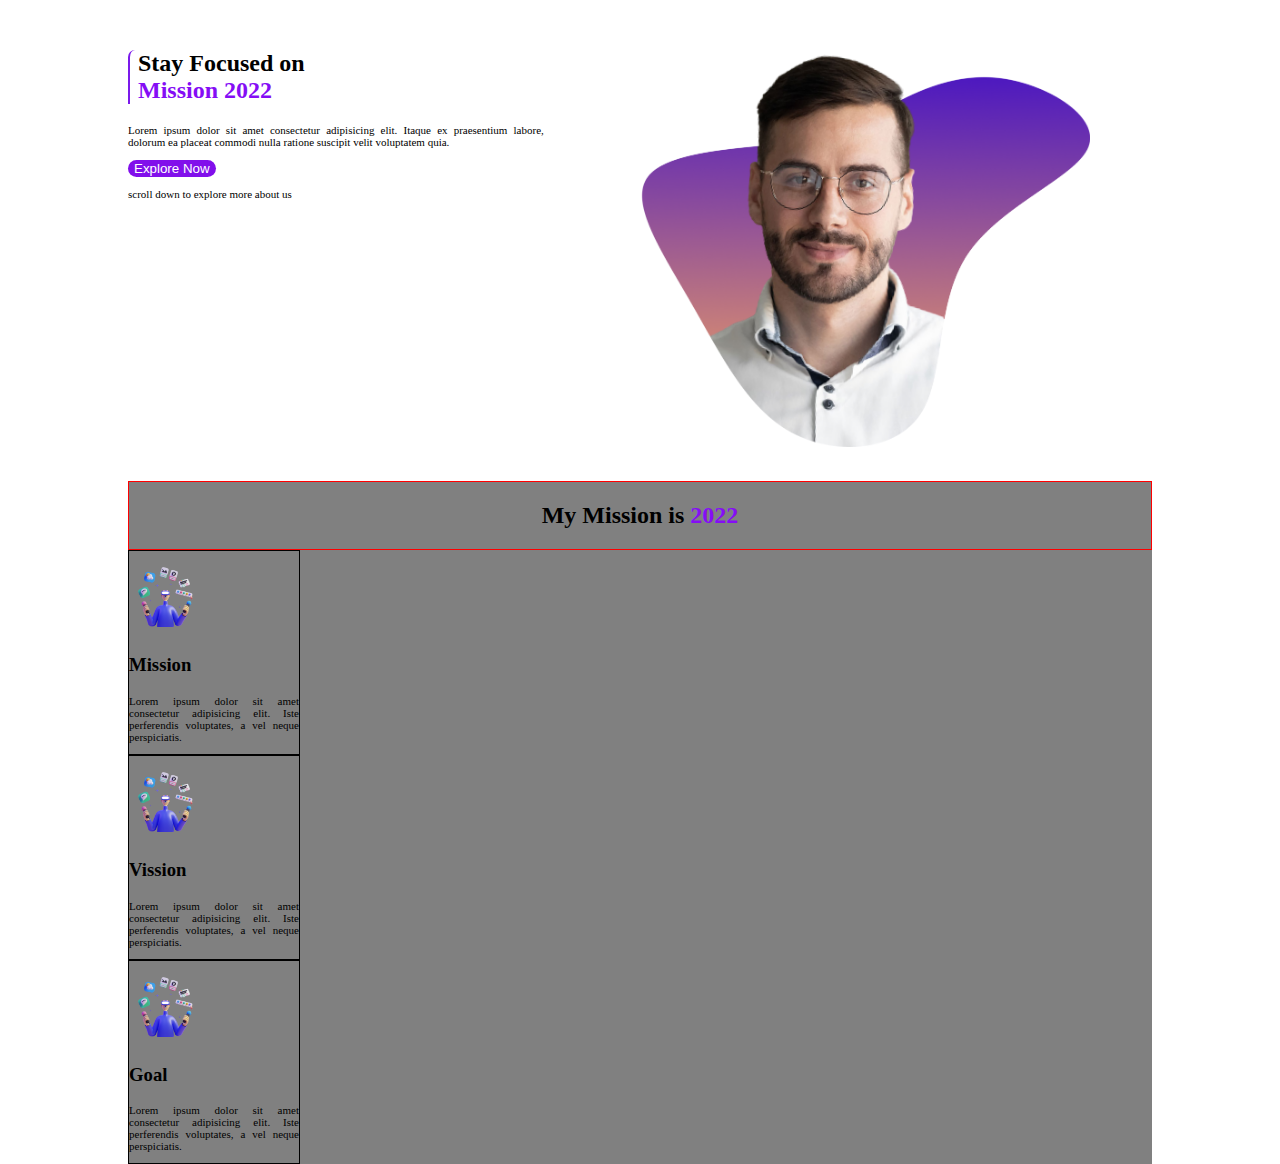
==== index.html @ ec3bcc28 "divition-containt" ====
<!DOCTYPE html>
<html lang="en">
<head>
    <meta charset="UTF-8">
    <meta http-equiv="X-UA-Compatible" content="IE=edge">
    <meta name="viewport" content="width=device-width, initial-scale=1.0">
    <title>Assignment1</title>
    <link rel="stylesheet" href="style.css">
</head>
<body>
    <div class="parent-1">
        <div class="child-1">
            <div class="focuse-div">
                <h2>Stay Focused on <br>
                    <span>Mission 2022</span></h2>  
            </div>
            <div class="fcus-paragraph">
                <p>Lorem ipsum dolor sit amet consectetur adipisicing elit. Itaque ex praesentium labore, dolorum ea placeat commodi nulla ratione suscipit velit voluptatem quia.</p>
            </div>
            <button class="fcus-batton">Explore Now</button>
            <p>scroll down to explore more about us</p>

        </div>
        <div class="child-2">
            <img src="person/person-5.png" alt="">
        </div>
    </div>



    <div class="all-section2">
        <div class="my-mission">
            <h2>My Mission is <span>2022 </span></h2>
        </div>
        <div class="3in-section">
                <div class="mission">
                    <div class="img-mission">
                        <img src="illustrators/illustrator-1.png" alt="">
                    </div>
                    <div class="text-mission">
                        <h3>Mission</h3>
                        <p>Lorem ipsum dolor sit amet consectetur adipisicing elit. Iste perferendis voluptates, a vel neque perspiciatis.</p>
                    </div>

                </div>
                <div class="vission">
                    <div class="mission">
                        <div class="img-mission">
                            <img src="illustrators/illustrator-1.png" alt="">
                        </div>
                        <div class="text-mission">
                            <h3>Vission</h3>
                            <p>Lorem ipsum dolor sit amet consectetur adipisicing elit. Iste perferendis voluptates, a vel neque perspiciatis.</p>
                        </div>
    
                    </div>
                </div>
                <div class="goal">
                    <div class="mission">
                        <div class="img-mission">
                            <img src="illustrators/illustrator-1.png" alt="">
                        </div>
                        <div class="text-mission">
                            <h3>Goal</h3>
                            <p>Lorem ipsum dolor sit amet consectetur adipisicing elit. Iste perferendis voluptates, a vel neque perspiciatis.</p>
                        </div>
    
                    </div>
                </div>
 
        </div>

    </div>
    









    
</body>
</html>
---- style.css ----
body{
    margin: 0px;
    padding: 0px;
}
.parent-1{
    
    display: flex;
    width: 80%;
    margin: auto;
}
.child-1{margin-top: 30px;
    width: 140%;
}
.focuse-div{
    padding-left: 8px;
    border-left: 2px solid rgb(123, 26, 235);
    border-top-left-radius:7px;

}
span{
    color: #850df5;
}
p{text-align: justify;
    font-size: 11px;
}
.fcus-batton{border: none;
    background-color: rgb(129, 15, 235);
    border-radius: 10px; 
    color: white;
}
.fcus-batton:hover{background-color: tomato;}


.child-2 img{
    margin-left: 90px;
    width: 75%;
}

.all-section2{
    background-color: grey;
    width: 80%;
    margin: auto;
    margin-top: 30px;
}
.my-mission{border: 1px solid red;
    text-align: center;
}
.mission{border: 1px solid black;
    width: 170px;
}
.img-mission img{
    width: 50%;
}
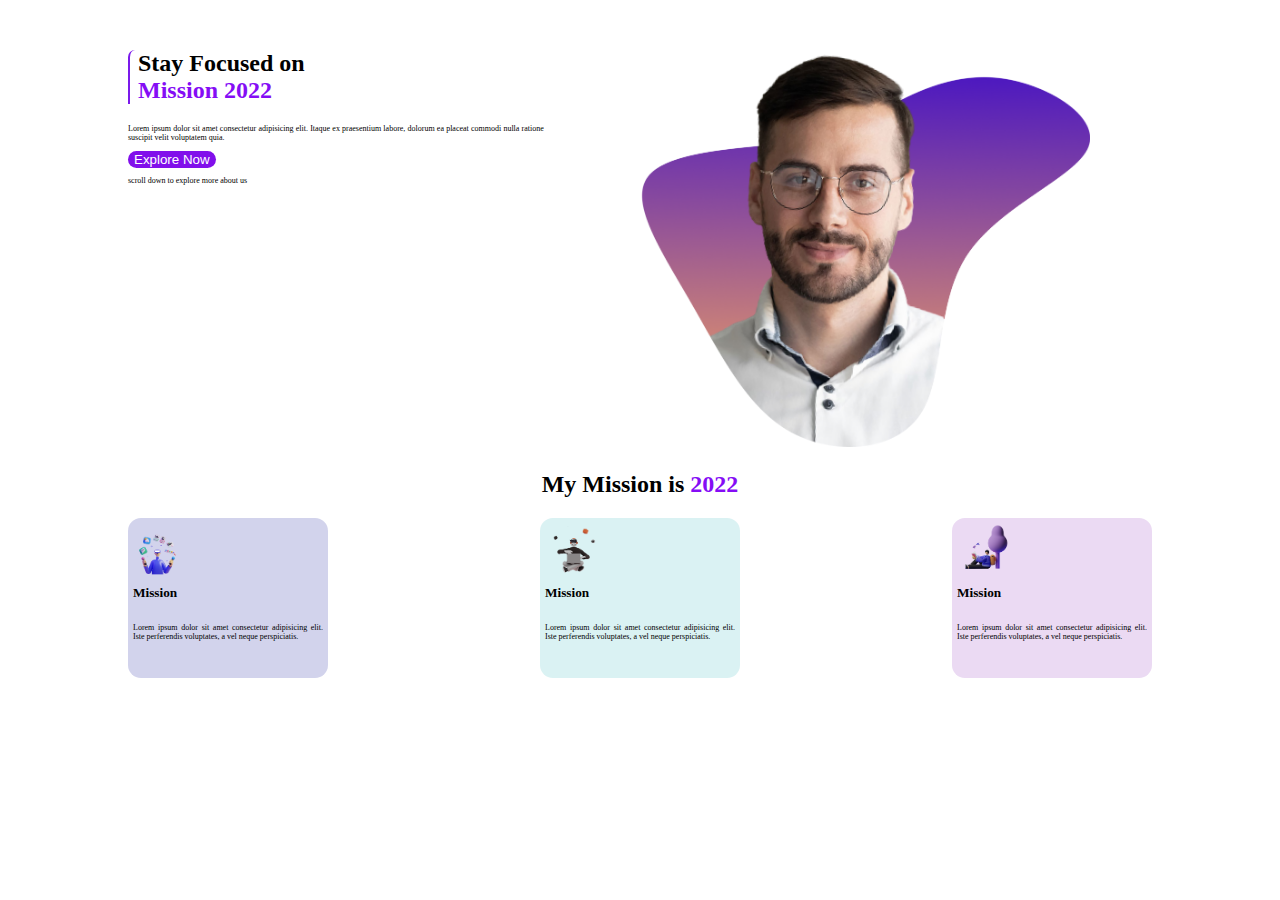
==== commit 496fb82b: "section2-pushed" ====
--- a/index.html
+++ b/index.html
@@ -32,41 +32,37 @@
         <div class="my-mission">
             <h2>My Mission is <span>2022 </span></h2>
         </div>
-        <div class="3in-section">
-                <div class="mission">
-                    <div class="img-mission">
-                        <img src="illustrators/illustrator-1.png" alt="">
-                    </div>
-                    <div class="text-mission">
-                        <h3>Mission</h3>
-                        <p>Lorem ipsum dolor sit amet consectetur adipisicing elit. Iste perferendis voluptates, a vel neque perspiciatis.</p>
-                    </div>
-
-                </div>
-                <div class="vission">
-                    <div class="mission">
+        <div class="all-section3">
+                    <div class="first-mission">
                         <div class="img-mission">
                             <img src="illustrators/illustrator-1.png" alt="">
                         </div>
                         <div class="text-mission">
-                            <h3>Vission</h3>
+                            <h5>Mission</h5>
                             <p>Lorem ipsum dolor sit amet consectetur adipisicing elit. Iste perferendis voluptates, a vel neque perspiciatis.</p>
                         </div>
-    
                     </div>
-                </div>
-                <div class="goal">
-                    <div class="mission">
+
+                    <div class="second-mission">
                         <div class="img-mission">
-                            <img src="illustrators/illustrator-1.png" alt="">
+                            <img src="illustrators/illustrator-2.png" alt="">
                         </div>
                         <div class="text-mission">
-                            <h3>Goal</h3>
+                            <h5>Mission</h5>
                             <p>Lorem ipsum dolor sit amet consectetur adipisicing elit. Iste perferendis voluptates, a vel neque perspiciatis.</p>
                         </div>
-    
                     </div>
-                </div>
+
+                    <div class="third-mission">
+                        <div class="img-mission">
+                            <img src="illustrators/illustrator-3.png" alt="">
+                        </div>
+                        <div class="text-mission">
+                            <h5>Mission</h5>
+                            <p>Lorem ipsum dolor sit amet consectetur adipisicing elit. Iste perferendis voluptates, a vel neque perspiciatis.</p>
+                        </div>
+                    </div>
+                
  
         </div>
 
--- a/style.css
+++ b/style.css
@@ -21,8 +21,9 @@
     color: #850df5;
 }
 p{text-align: justify;
-    font-size: 11px;
+    font-size: 8px;
 }
+
 .fcus-batton{border: none;
     background-color: rgb(129, 15, 235);
     border-radius: 10px; 
@@ -37,17 +38,38 @@
 }
 
 .all-section2{
-    background-color: grey;
+  
     width: 80%;
     margin: auto;
-    margin-top: 30px;
+    
 }
-.my-mission{border: 1px solid red;
+.my-mission{
     text-align: center;
 }
-.mission{border: 1px solid black;
-    width: 170px;
+.first-mission{width: 190px;height: 150px;
+    background-color: rgb(210, 211, 236);
+    border-radius: 13px;
+    padding: 5px;
 }
-.img-mission img{
-    width: 50%;
-}+.second-mission{width: 190px;height: 150px;
+    background-color: rgb(218, 242, 243);
+    border-radius: 13px;
+    padding: 5px;
+}
+
+.third-mission{width: 190px;height: 150px;
+    background-color: rgb(235, 218, 243);
+    border-radius: 13px;
+    padding: 5px;
+}
+.img-mission{
+   height: 40px;
+}
+
+.img-mission img{width: 30%;}
+
+.all-section3{
+    display: flex;
+    justify-content:space-between;
+}
+
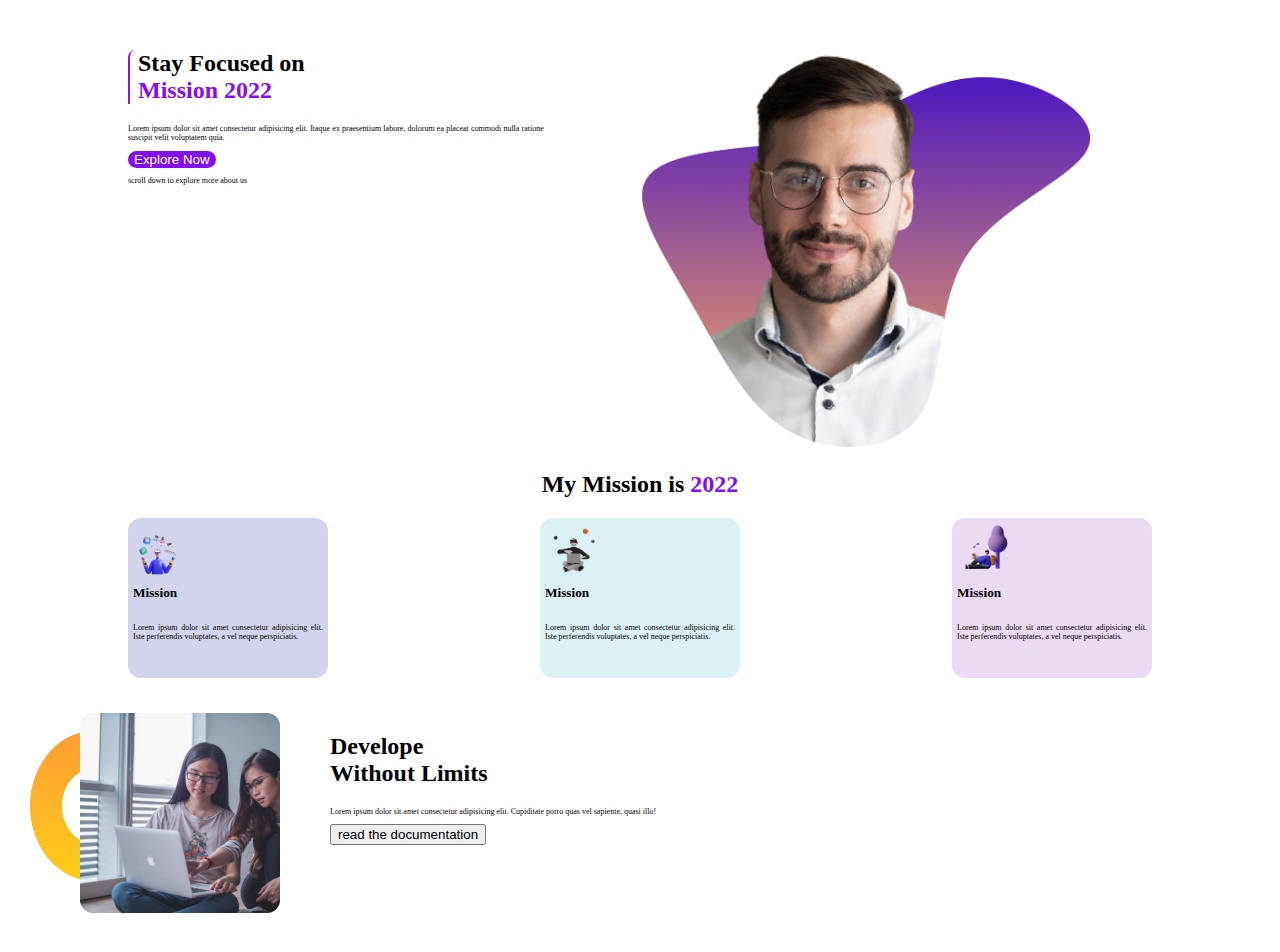
==== commit 13ebaa88: "develope-section-pushed" ====
--- a/index.html
+++ b/index.html
@@ -67,7 +67,26 @@
         </div>
 
     </div>
-    
+
+    <div class="container">
+        <div class="flex-div">
+            <div class="develope">
+                <img src="shapes/dream-bg.png" alt="">
+            </div>
+            <div class="develope1">
+                <img src="pictures/coding.png" alt="">
+            
+            </div>
+
+            <div class="develope2">
+                <h2>Develope <br>Without Limits</h2>
+                <p>Lorem ipsum dolor sit amet consectetur adipisicing elit. Cupiditate porro quas vel sapiente, quasi illo!</p>
+                <button>read the documentation</button>
+
+            </div>
+
+        </div>
+    </div>
 
 
 
--- a/style.css
+++ b/style.css
@@ -73,3 +73,46 @@
     justify-content:space-between;
 }
 
+.container{
+    margin-top: 35px;
+    margin-bottom: 35px;
+}
+
+.flex-div{
+    display: flex;
+    margin-left: 30px;
+}
+.develope1 img{
+    
+    width: 200px;
+    height: 200px;
+}
+
+.develope img{
+     margin-top: 18px;
+     height: 150px;
+     width: 50px;
+}
+.develope2{
+    width: 50%;
+    margin-left: 50px;
+} 
+
+
+/* .flex-div{
+    display: flex;
+  
+}
+.develope1{
+    
+    background-image: url(shapes/shape-1.png);
+    height: 100px;
+    width: 100px;
+}
+.develope1 img{
+    width: 50%;
+}
+.develope2{
+    width: 50%;
+    margin-left: 50px;
+} */
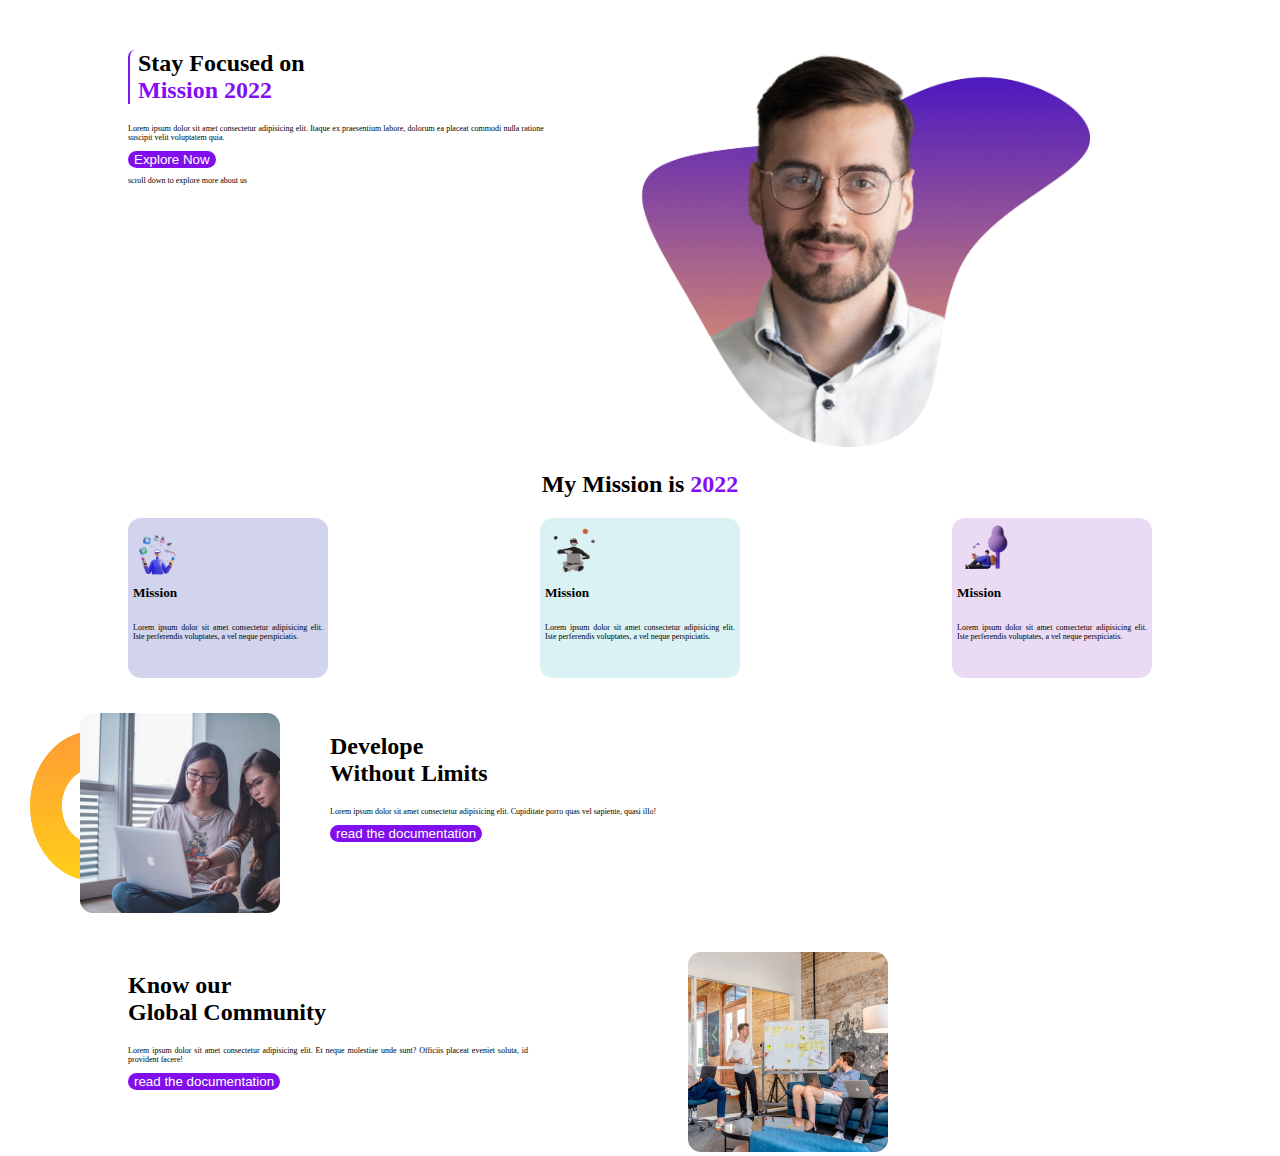
==== commit b8122526: "communitySectionPushed" ====
--- a/index.html
+++ b/index.html
@@ -81,12 +81,26 @@
             <div class="develope2">
                 <h2>Develope <br>Without Limits</h2>
                 <p>Lorem ipsum dolor sit amet consectetur adipisicing elit. Cupiditate porro quas vel sapiente, quasi illo!</p>
-                <button>read the documentation</button>
+                <button class="fcus-batton">read the documentation</button>
 
             </div>
 
         </div>
     </div>
+
+<div class="last-section">
+    <div class="global1">
+        <h2>Know our <br> Global Community</h2>
+        <p>Lorem ipsum dolor sit amet consectetur adipisicing elit. Et neque molestiae unde sunt? Officiis placeat eveniet soluta, id provident facere!</p>
+        <button class="fcus-batton">read the documentation</button>
+
+    </div>
+
+    <div class="global2">
+        <img src="pictures/project.png" alt="">
+    </div>
+
+</div>
 
 
 
--- a/style.css
+++ b/style.css
@@ -98,21 +98,19 @@
     margin-left: 50px;
 } 
 
-
-/* .flex-div{
+.last-section{
     display: flex;
-  
+    width: 80%;
+    margin: auto
 }
-.develope1{
-    
-    background-image: url(shapes/shape-1.png);
-    height: 100px;
-    width: 100px;
+.global1{
+    width: 400px;
 }
-.develope1 img{
-    width: 50%;
+.global2{
+    width: 200px;
+    margin-left: 160px;
 }
-.develope2{
-    width: 50%;
-    margin-left: 50px;
-} */
+.global2 img{
+    width: 100%;
+}
+    .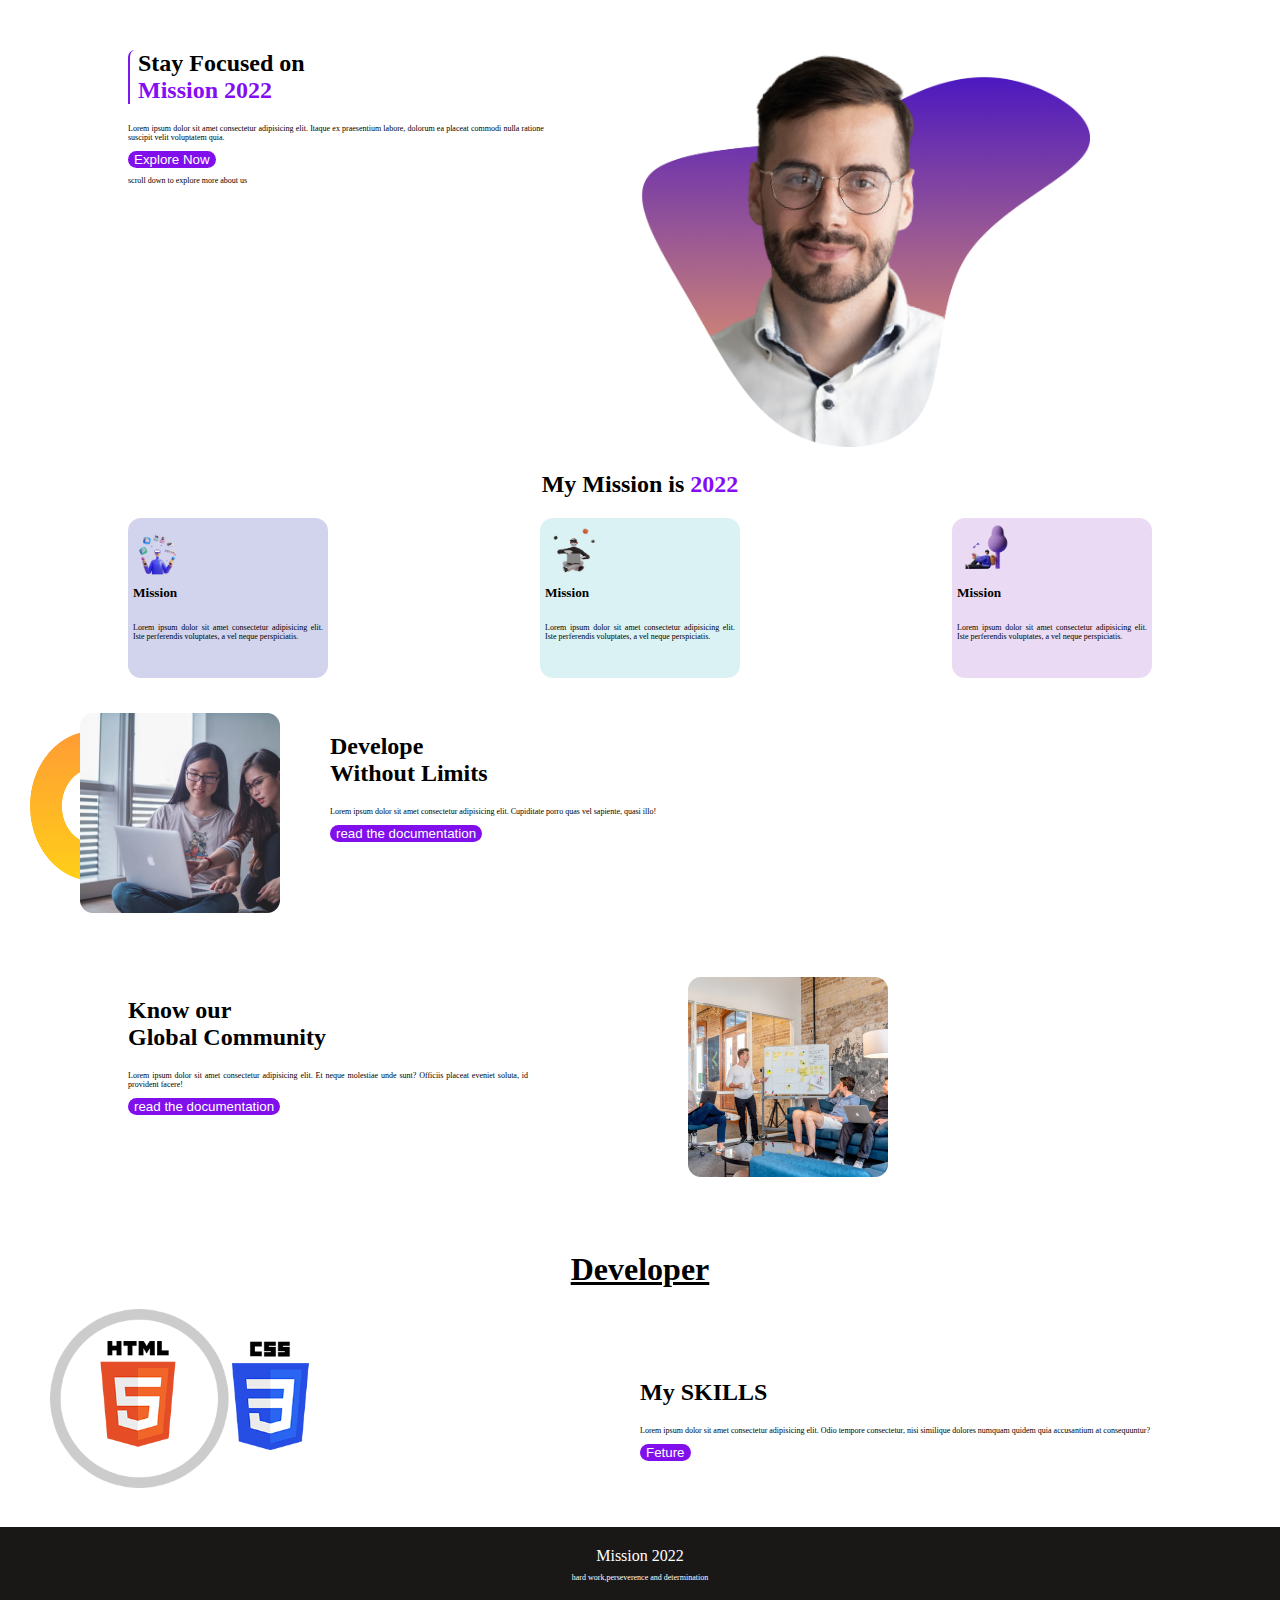
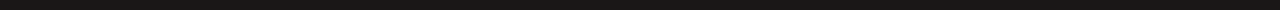
==== commit d44c0cf9: "coadPushed" ====
--- a/index.html
+++ b/index.html
@@ -101,6 +101,38 @@
     </div>
 
 </div>
+<div class="allabout">
+    <div class="aboutMe">
+        <h1>Developer</h1>
+    </div>
+
+    <div class="coronaSection">
+   
+        <div class="coronaImg">
+            <img src="pictures/htmlcss.png" alt="">
+        </div>
+    
+    
+    
+        <div class="coronaDiv">
+            <h2>My SKILLS</h2>
+        <p>Lorem ipsum dolor sit amet consectetur adipisicing elit. Odio tempore consectetur, nisi similique dolores numquam quidem quia accusantium at consequuntur?</p>
+        <button class="fcus-batton">Feture</button>
+        </div>
+    
+    </div>
+</div>
+
+
+<footer>
+Mission 2022 <br>
+<p>hard work,perseverence and determination
+</p>
+   
+</footer>
+
+    
+
 
 
 
--- a/style.css
+++ b/style.css
@@ -75,7 +75,7 @@
 
 .container{
     margin-top: 35px;
-    margin-bottom: 35px;
+    margin-bottom: 60px;
 }
 
 .flex-div{
@@ -113,4 +113,35 @@
 .global2 img{
     width: 100%;
 }
-    .+.aboutMe{
+    text-align: center;
+    text-decoration: underline;
+}
+
+
+.coronaSection{
+    display: flex;
+}
+.coronaImg{
+    width: 50%;
+}
+.coronaDiv{
+    width: 50%;
+    padding-top: 50px;
+}
+.coronaImg img{
+    width: 300px;
+    margin-left: 50px;
+}
+.allabout{margin-top: 70px;
+    margin-bottom: 35px;
+}
+    
+footer{background-color: rgb(26, 23, 23);
+ padding: 20px; 
+ text-align: center;
+ color: white;
+}
+footer p{
+    text-align: center;
+}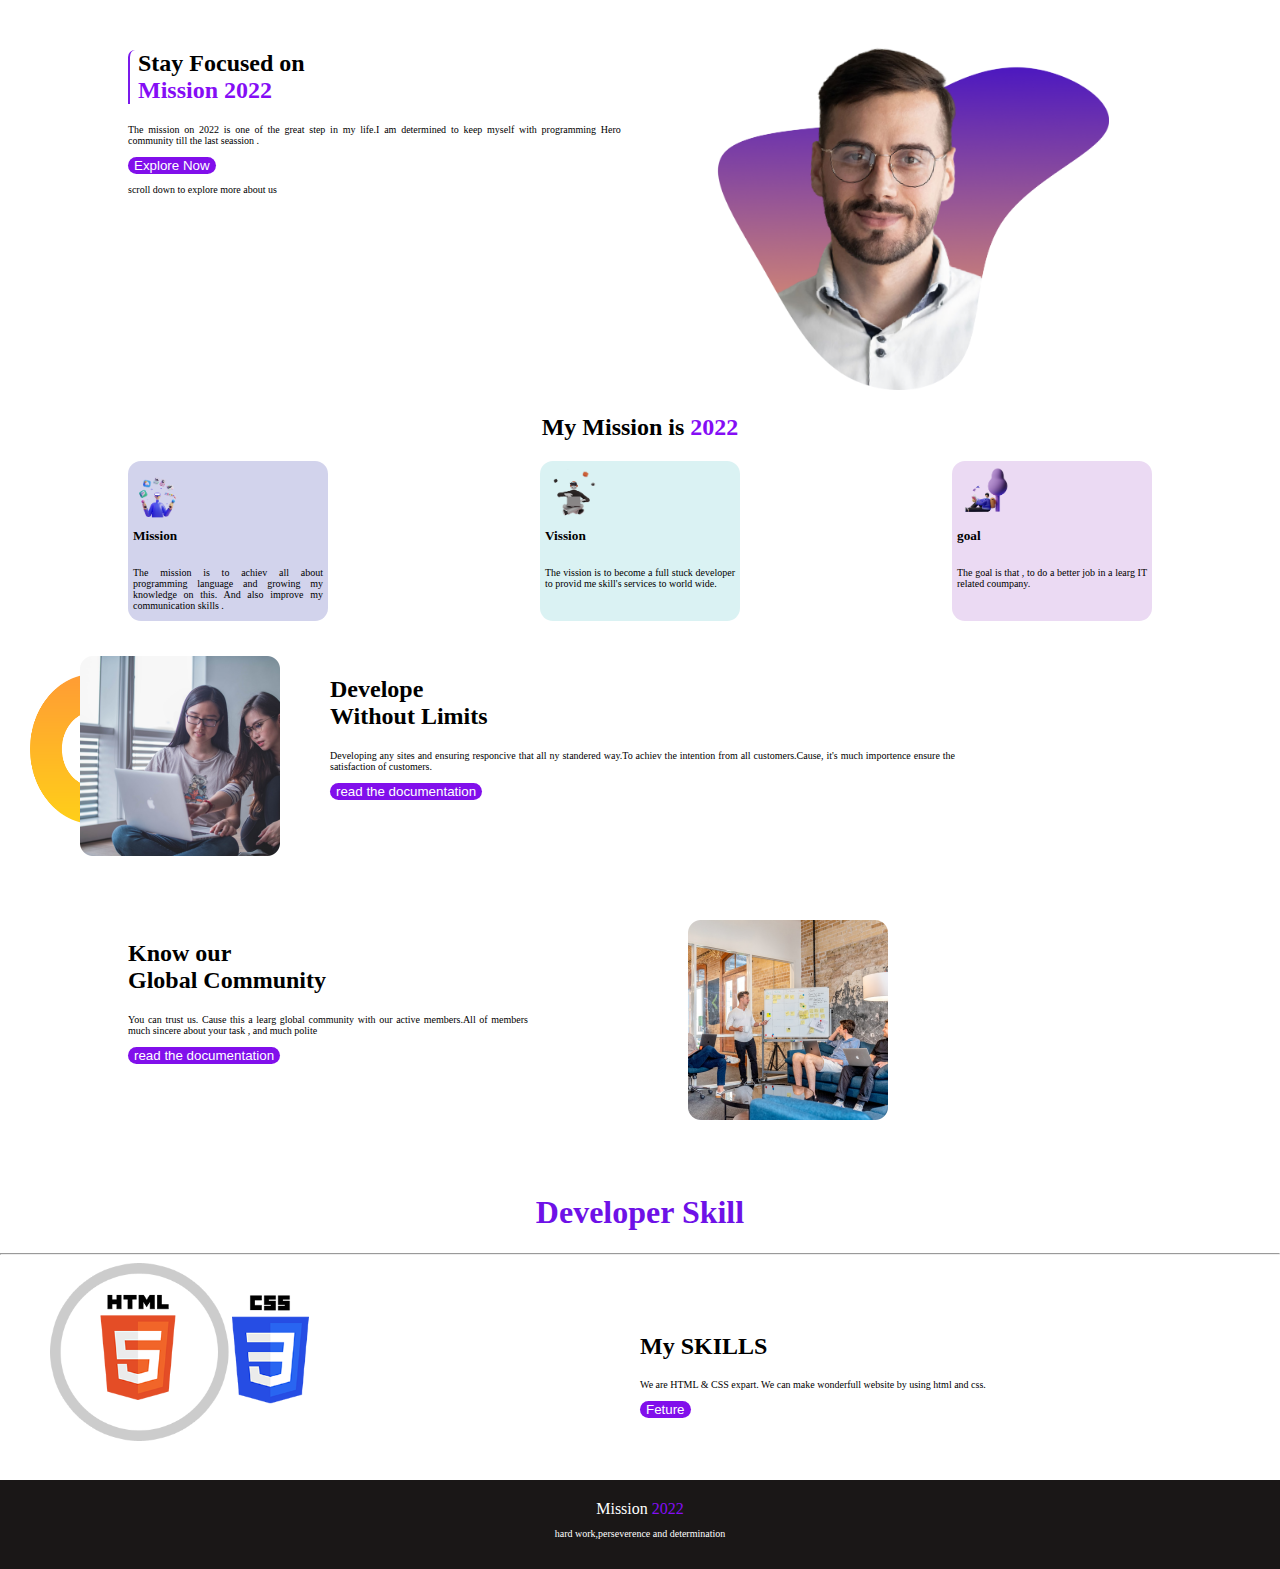
==== commit a3d7c39e: "all-polished" ====
--- a/index.html
+++ b/index.html
@@ -12,10 +12,10 @@
         <div class="child-1">
             <div class="focuse-div">
                 <h2>Stay Focused on <br>
-                    <span>Mission 2022</span></h2>  
+                    <span>Mission 2022</span></h2   >  
             </div>
             <div class="fcus-paragraph">
-                <p>Lorem ipsum dolor sit amet consectetur adipisicing elit. Itaque ex praesentium labore, dolorum ea placeat commodi nulla ratione suscipit velit voluptatem quia.</p>
+                <p>The mission on 2022 is one of the great step in my life.I am determined to keep myself with programming Hero community till the last seassion .</p>
             </div>
             <button class="fcus-batton">Explore Now</button>
             <p>scroll down to explore more about us</p>
@@ -39,7 +39,7 @@
                         </div>
                         <div class="text-mission">
                             <h5>Mission</h5>
-                            <p>Lorem ipsum dolor sit amet consectetur adipisicing elit. Iste perferendis voluptates, a vel neque perspiciatis.</p>
+                            <p>The mission is to achiev all about programming language and growing my knowledge on this. And also improve my communication skills .</p>
                         </div>
                     </div>
 
@@ -48,8 +48,8 @@
                             <img src="illustrators/illustrator-2.png" alt="">
                         </div>
                         <div class="text-mission">
-                            <h5>Mission</h5>
-                            <p>Lorem ipsum dolor sit amet consectetur adipisicing elit. Iste perferendis voluptates, a vel neque perspiciatis.</p>
+                            <h5>Vission</h5>
+                            <p>The vission is to become a full stuck developer to provid me skill's services to world wide.</p>
                         </div>
                     </div>
 
@@ -58,8 +58,8 @@
                             <img src="illustrators/illustrator-3.png" alt="">
                         </div>
                         <div class="text-mission">
-                            <h5>Mission</h5>
-                            <p>Lorem ipsum dolor sit amet consectetur adipisicing elit. Iste perferendis voluptates, a vel neque perspiciatis.</p>
+                            <h5>goal</h5>
+                            <p>The goal is that , to do a better job in a learg IT related coumpany.</p>
                         </div>
                     </div>
                 
@@ -80,7 +80,7 @@
 
             <div class="develope2">
                 <h2>Develope <br>Without Limits</h2>
-                <p>Lorem ipsum dolor sit amet consectetur adipisicing elit. Cupiditate porro quas vel sapiente, quasi illo!</p>
+                <p>Developing any sites and ensuring responcive that all ny standered way.To achiev the intention from all customers.Cause, it's much importence ensure the satisfaction of customers.  </p>
                 <button class="fcus-batton">read the documentation</button>
 
             </div>
@@ -91,7 +91,7 @@
 <div class="last-section">
     <div class="global1">
         <h2>Know our <br> Global Community</h2>
-        <p>Lorem ipsum dolor sit amet consectetur adipisicing elit. Et neque molestiae unde sunt? Officiis placeat eveniet soluta, id provident facere!</p>
+        <p>You can trust us. Cause this a learg global community with our active members.All of members much sincere about your task , and much polite  </p>
         <button class="fcus-batton">read the documentation</button>
 
     </div>
@@ -103,7 +103,8 @@
 </div>
 <div class="allabout">
     <div class="aboutMe">
-        <h1>Developer</h1>
+        <h1>Developer Skill</h1>
+        <hr>
     </div>
 
     <div class="coronaSection">
@@ -116,7 +117,7 @@
     
         <div class="coronaDiv">
             <h2>My SKILLS</h2>
-        <p>Lorem ipsum dolor sit amet consectetur adipisicing elit. Odio tempore consectetur, nisi similique dolores numquam quidem quia accusantium at consequuntur?</p>
+        <p>We are HTML & CSS expart. We can make wonderfull website by using html and css.</p>
         <button class="fcus-batton">Feture</button>
         </div>
     
@@ -125,23 +126,9 @@
 
 
 <footer>
-Mission 2022 <br>
-<p>hard work,perseverence and determination
-</p>
+Mission <span>2022</span> <br>
+<p>hard work,perseverence and determination</p>
    
-</footer>
-
-    
-
-
-
-
-
-
-
-
-
-
-    
+</footer> 
 </body>
 </html>--- a/style.css
+++ b/style.css
@@ -9,7 +9,7 @@
     margin: auto;
 }
 .child-1{margin-top: 30px;
-    width: 140%;
+    width: 190%;
 }
 .focuse-div{
     padding-left: 8px;
@@ -21,7 +21,7 @@
     color: #850df5;
 }
 p{text-align: justify;
-    font-size: 8px;
+    font-size: 10px;
 }
 
 .fcus-batton{border: none;
@@ -115,7 +115,7 @@
 }
 .aboutMe{
     text-align: center;
-    text-decoration: underline;
+    color: rgb(110, 17, 231);
 }
 
 
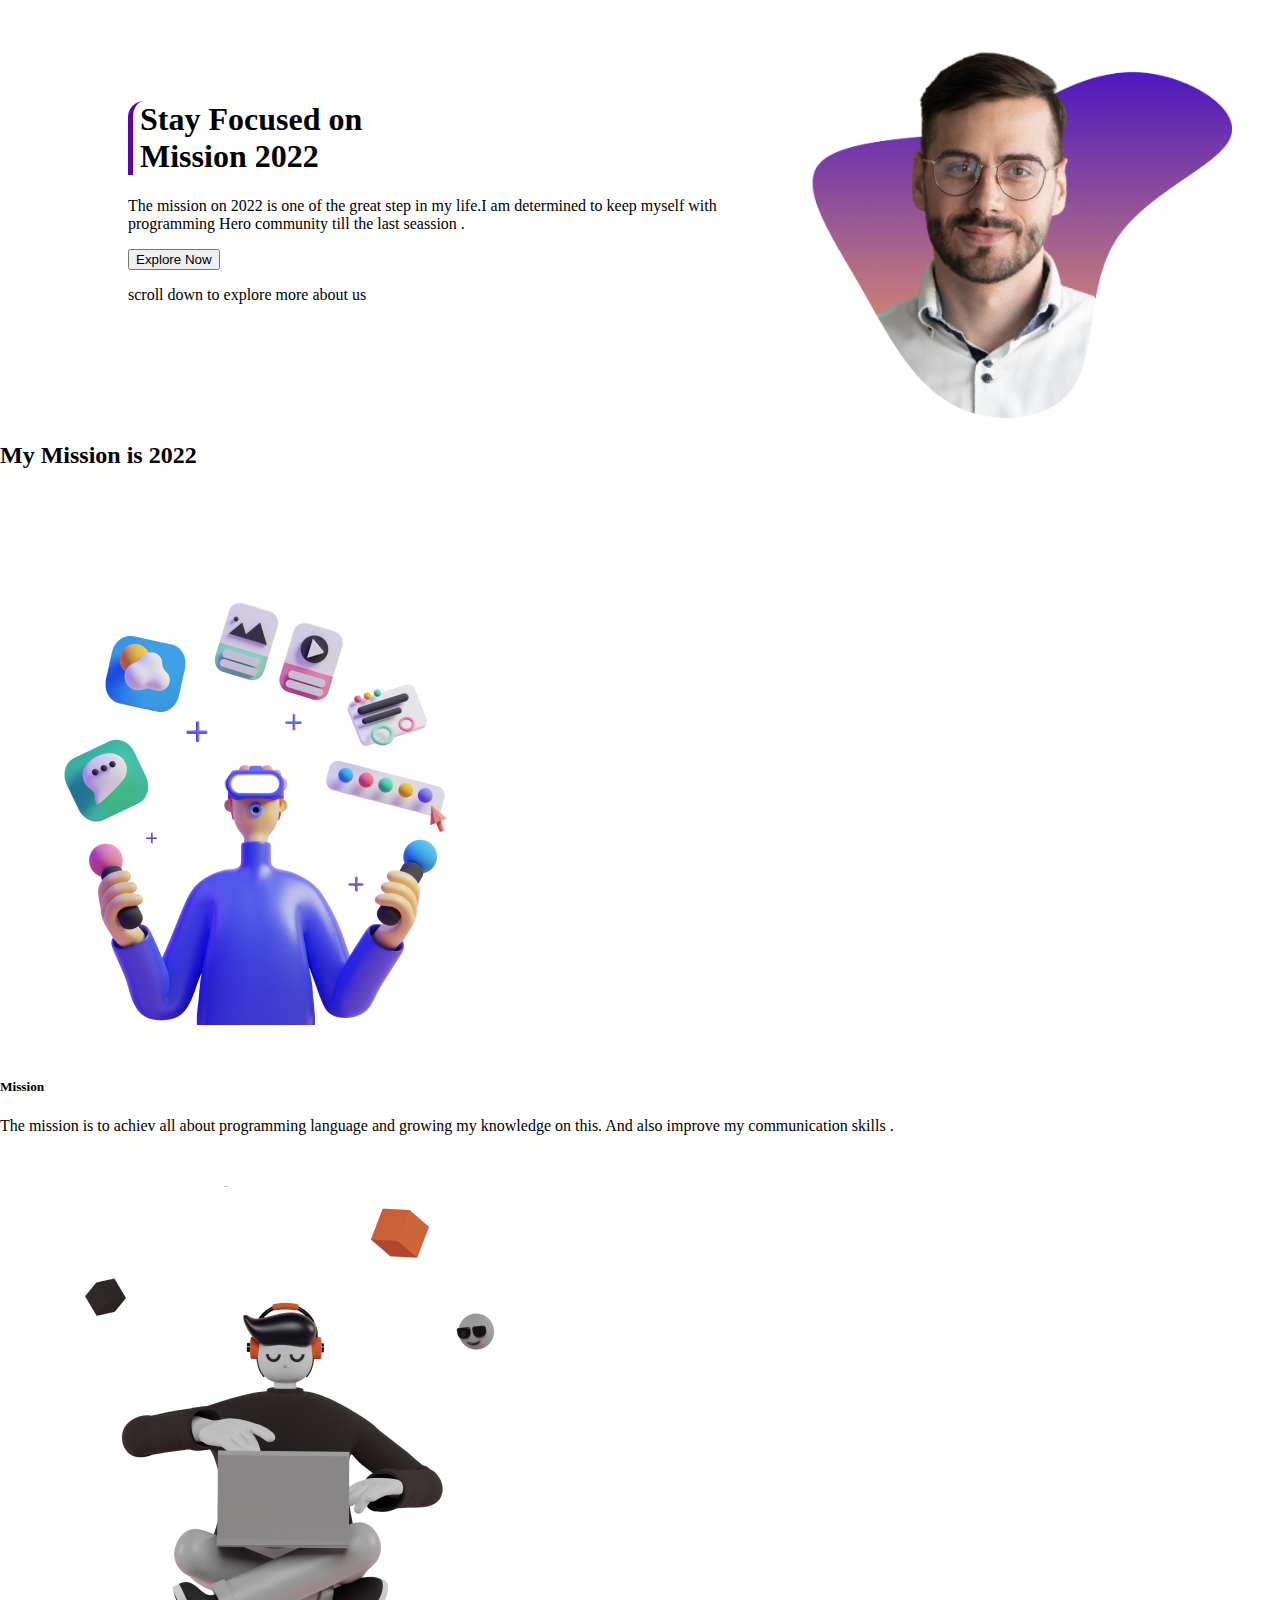
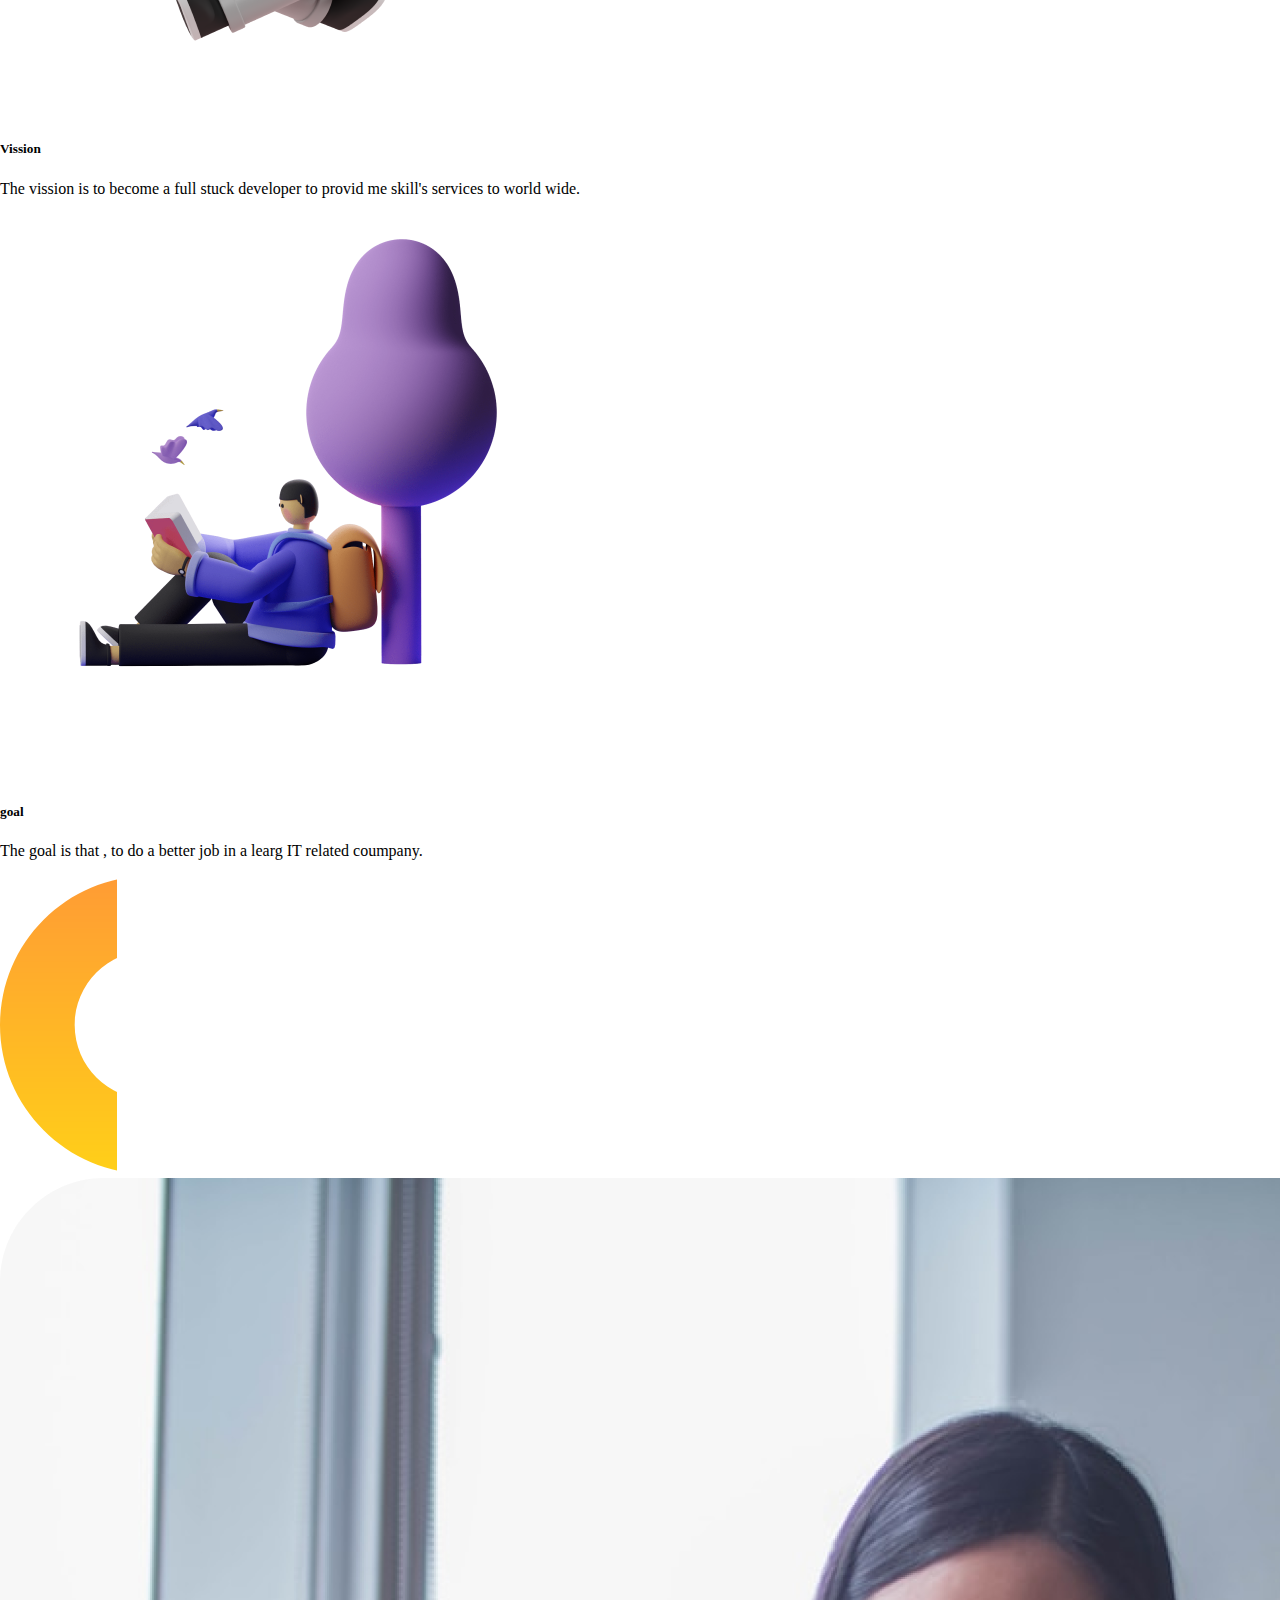
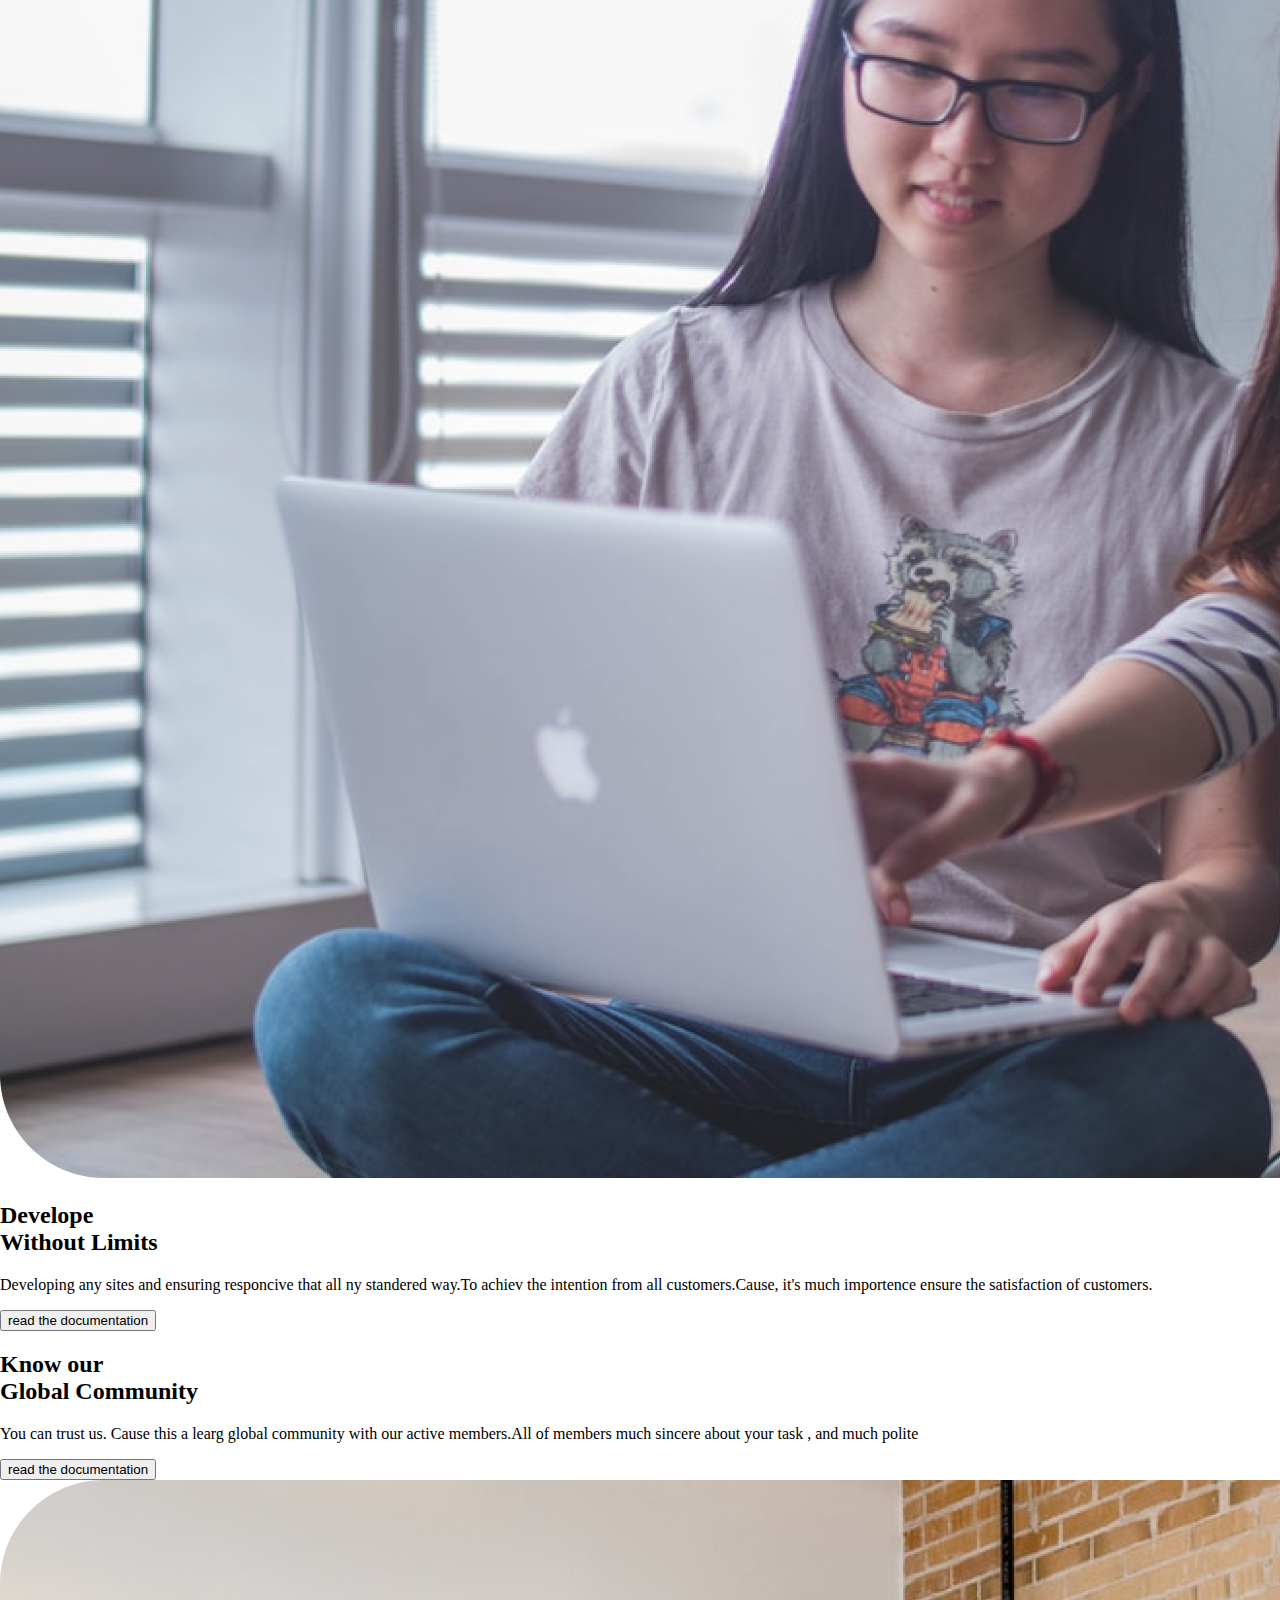
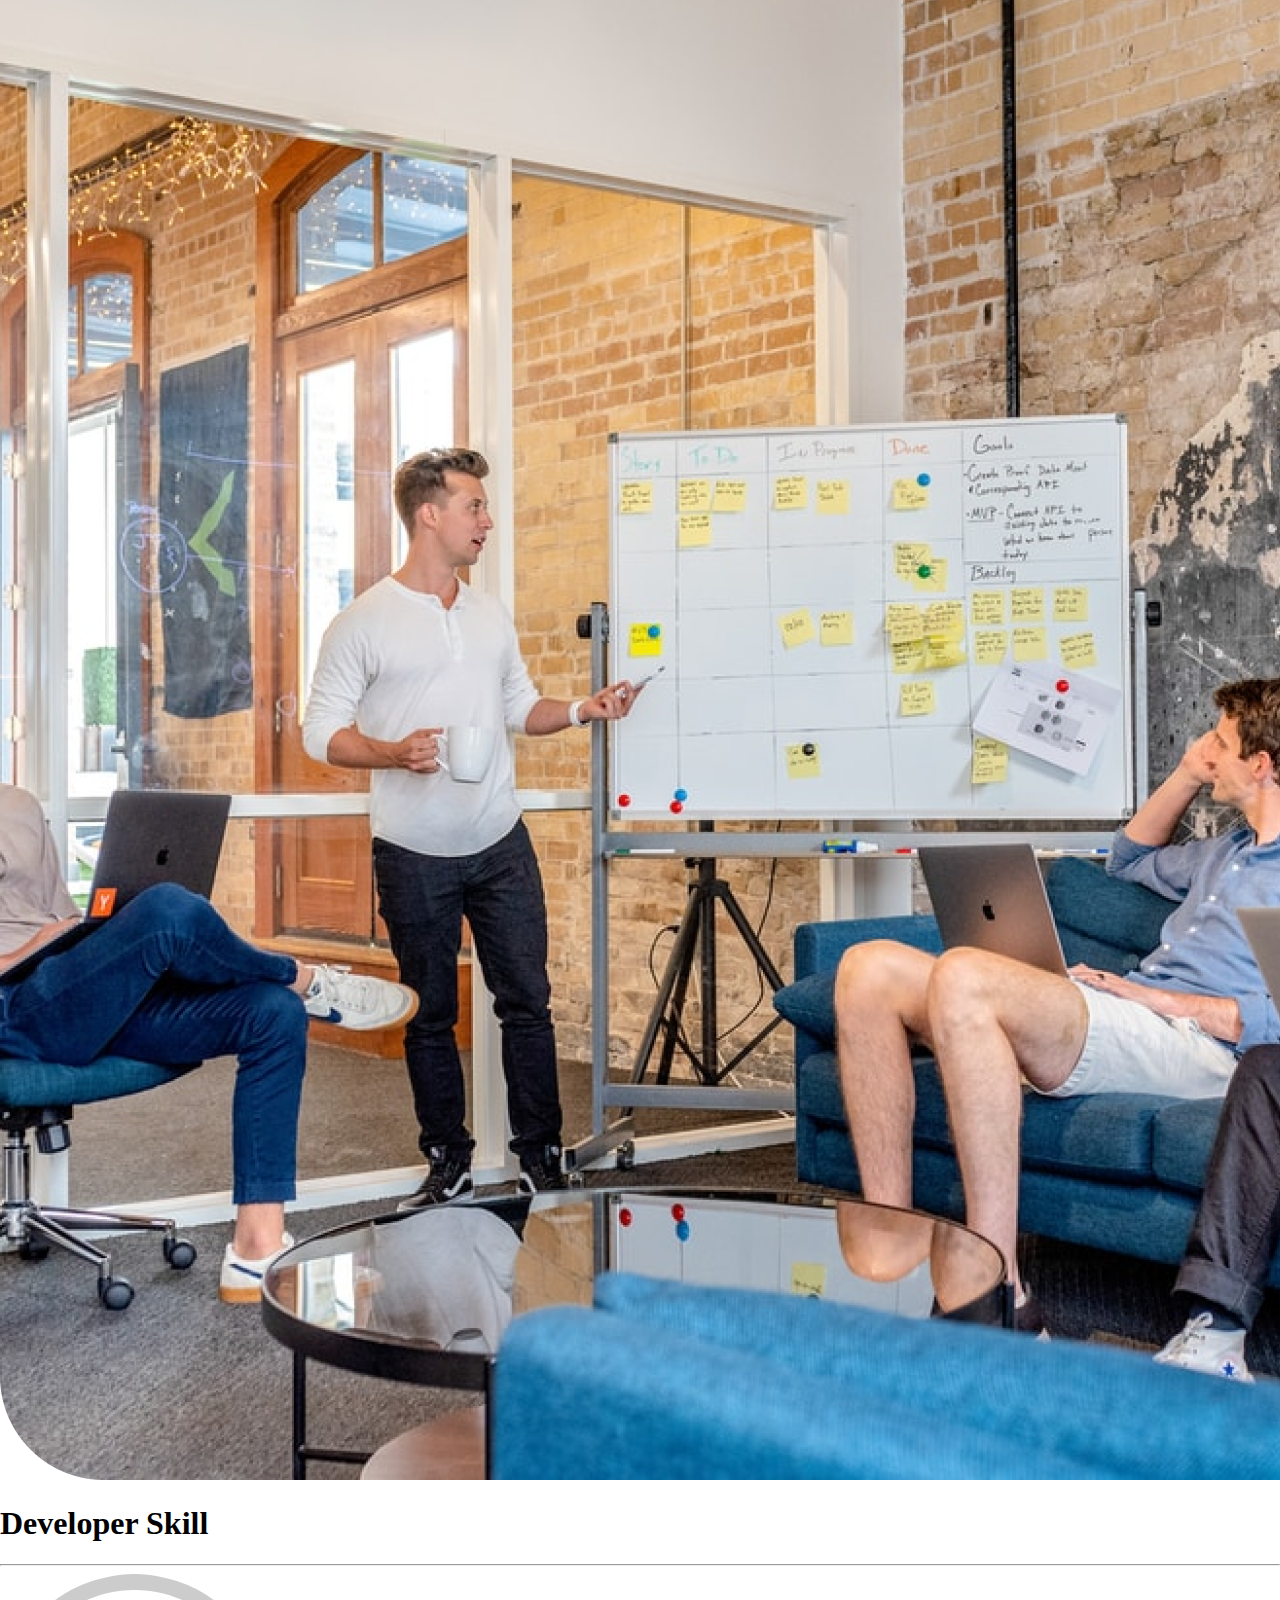
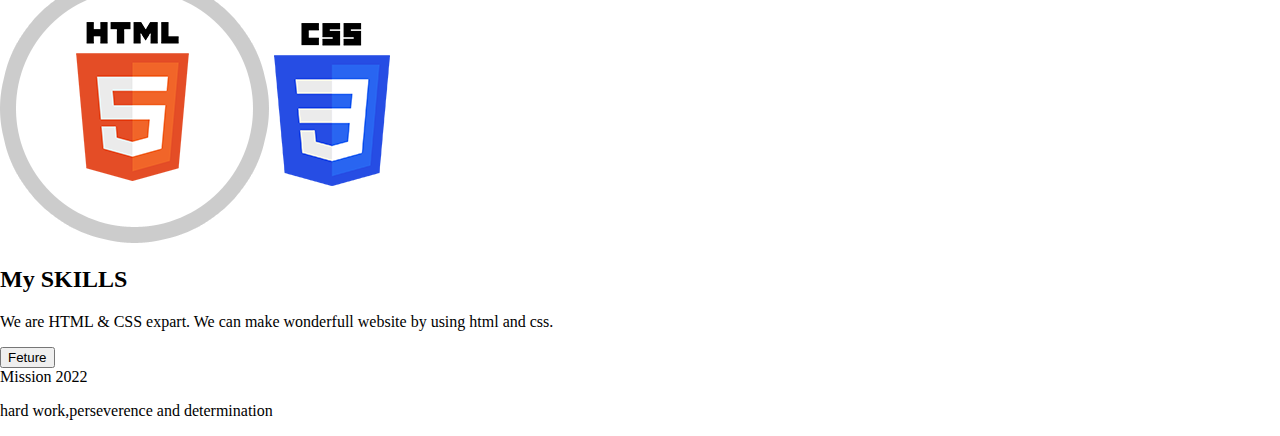
==== commit 564a7533: "child-section" ====
--- a/index.html
+++ b/index.html
@@ -8,11 +8,15 @@
     <link rel="stylesheet" href="style.css">
 </head>
 <body>
+
+     
+
+
     <div class="parent-1">
         <div class="child-1">
             <div class="focuse-div">
-                <h2>Stay Focused on <br>
-                    <span>Mission 2022</span></h2   >  
+                <h1>Stay Focused on <br>
+                <span>Mission 2022</span></h1>
             </div>
             <div class="fcus-paragraph">
                 <p>The mission on 2022 is one of the great step in my life.I am determined to keep myself with programming Hero community till the last seassion .</p>
--- a/style.css
+++ b/style.css
@@ -3,145 +3,23 @@
     padding: 0px;
 }
 .parent-1{
-    
     display: flex;
     width: 80%;
     margin: auto;
 }
-.child-1{margin-top: 30px;
-    width: 190%;
+.child-1{
+    margin-top: 80px;
+    width:70%;
+}
+.child-2{
+    width: 50%;
+}
+.child-2 img{
+    margin-left: 80px;
+    width: 100%;
 }
 .focuse-div{
-    padding-left: 8px;
-    border-left: 2px solid rgb(123, 26, 235);
-    border-top-left-radius:7px;
-
+    padding-left: 7px;
+    border-left: 5px solid rgb(90, 6, 175);
+    border-top-left-radius:16px;
 }
-span{
-    color: #850df5;
-}
-p{text-align: justify;
-    font-size: 10px;
-}
-
-.fcus-batton{border: none;
-    background-color: rgb(129, 15, 235);
-    border-radius: 10px; 
-    color: white;
-}
-.fcus-batton:hover{background-color: tomato;}
-
-
-.child-2 img{
-    margin-left: 90px;
-    width: 75%;
-}
-
-.all-section2{
-  
-    width: 80%;
-    margin: auto;
-    
-}
-.my-mission{
-    text-align: center;
-}
-.first-mission{width: 190px;height: 150px;
-    background-color: rgb(210, 211, 236);
-    border-radius: 13px;
-    padding: 5px;
-}
-.second-mission{width: 190px;height: 150px;
-    background-color: rgb(218, 242, 243);
-    border-radius: 13px;
-    padding: 5px;
-}
-
-.third-mission{width: 190px;height: 150px;
-    background-color: rgb(235, 218, 243);
-    border-radius: 13px;
-    padding: 5px;
-}
-.img-mission{
-   height: 40px;
-}
-
-.img-mission img{width: 30%;}
-
-.all-section3{
-    display: flex;
-    justify-content:space-between;
-}
-
-.container{
-    margin-top: 35px;
-    margin-bottom: 60px;
-}
-
-.flex-div{
-    display: flex;
-    margin-left: 30px;
-}
-.develope1 img{
-    
-    width: 200px;
-    height: 200px;
-}
-
-.develope img{
-     margin-top: 18px;
-     height: 150px;
-     width: 50px;
-}
-.develope2{
-    width: 50%;
-    margin-left: 50px;
-} 
-
-.last-section{
-    display: flex;
-    width: 80%;
-    margin: auto
-}
-.global1{
-    width: 400px;
-}
-.global2{
-    width: 200px;
-    margin-left: 160px;
-}
-.global2 img{
-    width: 100%;
-}
-.aboutMe{
-    text-align: center;
-    color: rgb(110, 17, 231);
-}
-
-
-.coronaSection{
-    display: flex;
-}
-.coronaImg{
-    width: 50%;
-}
-.coronaDiv{
-    width: 50%;
-    padding-top: 50px;
-}
-.coronaImg img{
-    width: 300px;
-    margin-left: 50px;
-}
-.allabout{margin-top: 70px;
-    margin-bottom: 35px;
-}
-    
-footer{background-color: rgb(26, 23, 23);
- padding: 20px; 
- text-align: center;
- color: white;
-}
-footer p{
-    text-align: center;
-}